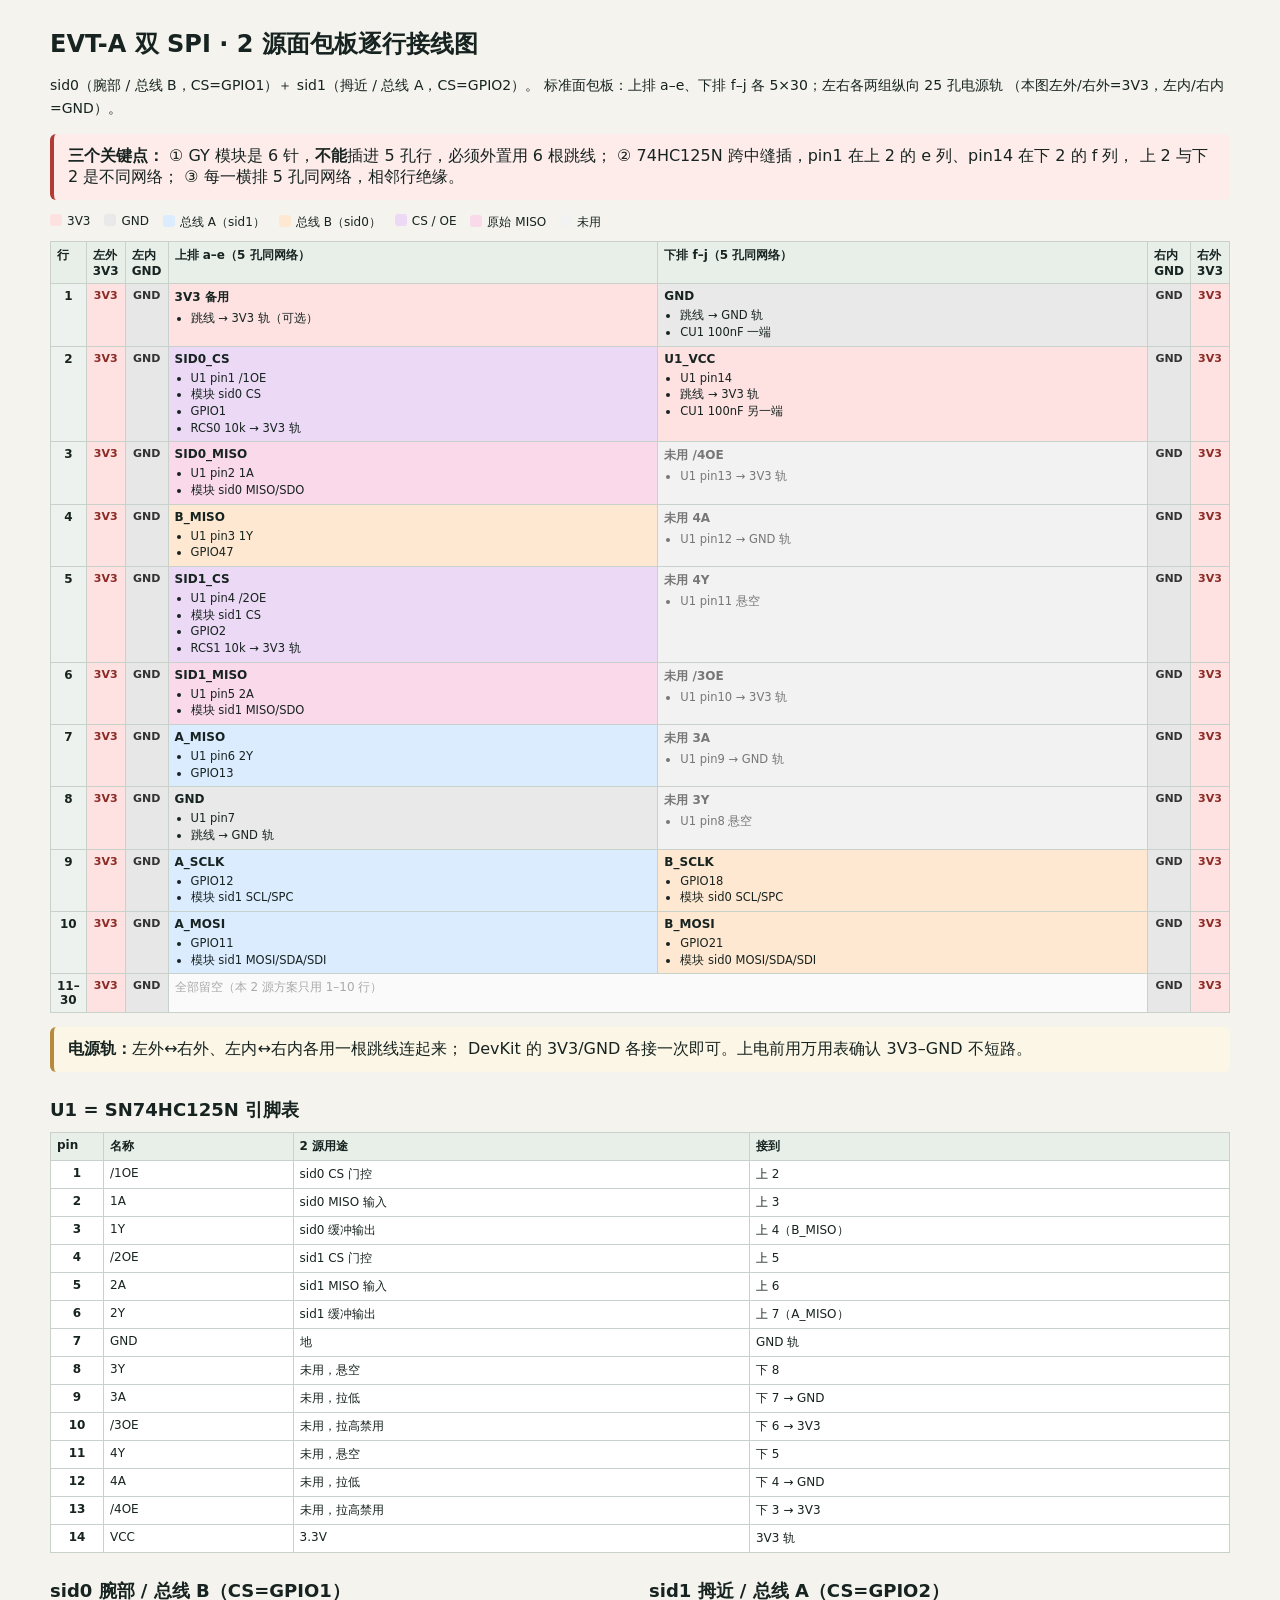
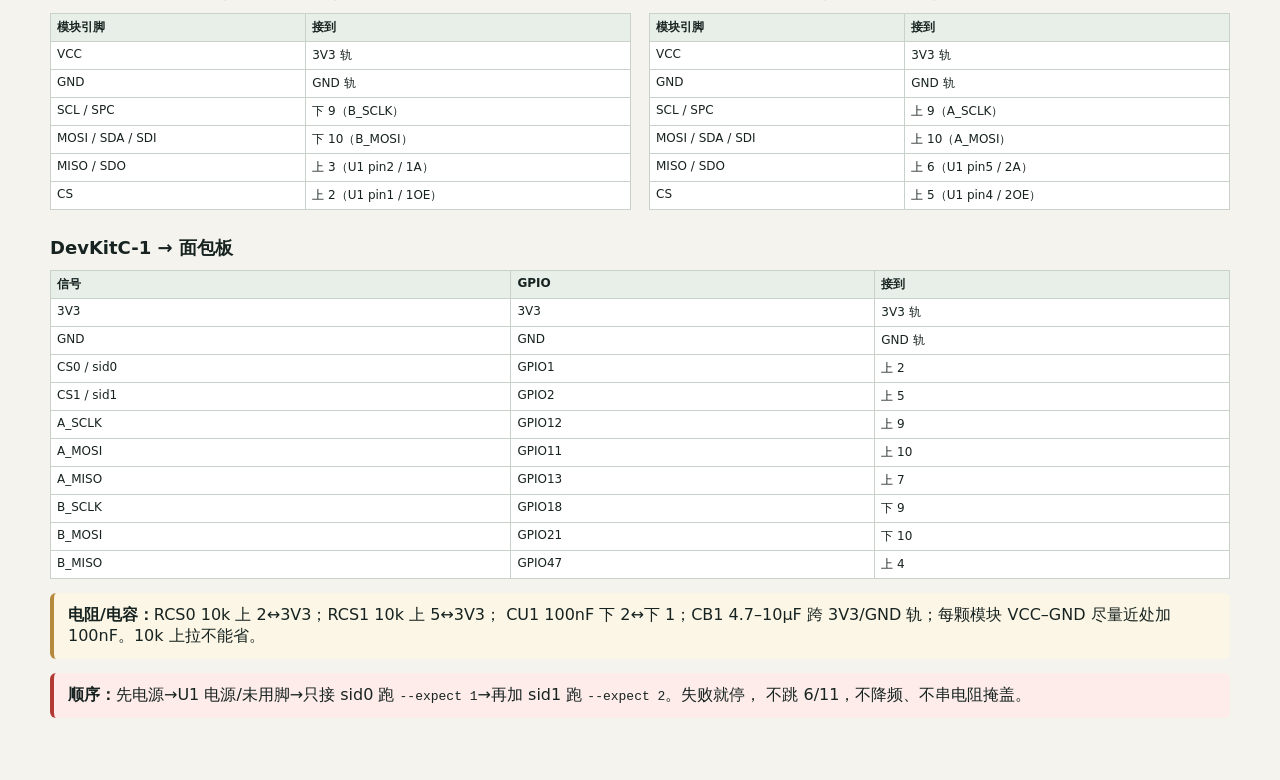
==== docs/breadboard-2-source-evt-a.html @ f09a3ff5 "docs(imu): add 2-source breadboard wiring guide Row-by-row map for a plain 5-hole breadboard: sid0 (" ====
<!doctype html>
<html lang="zh-CN"><head><meta charset="utf-8">
<meta name="viewport" content="width=device-width,initial-scale=1">
<title>EVT-A 2 源面包板逐行接线图</title>
<style>
body{margin:0;background:#f4f3ee;color:#172320;font-family:Inter,'Noto Sans CJK SC','Microsoft YaHei',system-ui,sans-serif}
main{max-width:1180px;margin:0 auto;padding:24px 18px 48px}
h1{font-size:24px;margin:4px 0 10px}
h2{font-size:18px;margin:26px 0 10px}
p,li{line-height:1.65;font-size:14px}
.warn{background:#fdecea;border-left:4px solid #b23a34;padding:12px 14px;border-radius:6px;margin:14px 0}
.note{background:#fbf6e6;border-left:4px solid #b58a3c;padding:12px 14px;border-radius:6px;margin:14px 0}
.legend{display:flex;gap:14px;flex-wrap:wrap;font-size:12px;margin:10px 0}
.legend i{display:inline-block;width:12px;height:12px;border-radius:3px;margin-right:5px;vertical-align:-1px}
table{border-collapse:collapse;width:100%;font-size:12px;background:#fff}
th,td{border:1px solid #c9d2ca;padding:5px 6px;vertical-align:top}
thead th{background:#e8efe9;text-align:left;position:sticky;top:0}
.rowno{background:#eef2ee;width:34px;text-align:center}
.rail{width:52px;text-align:center;font-weight:700;font-size:11px}
.rail-pwr{background:#fde2e1;color:#8c2b26}
.rail-gnd{background:#e7e7e7;color:#333}
.net{width:44%}
.net ul{margin:4px 0 0 16px;padding:0}
.net li{font-size:11.5px;line-height:1.45}
.net-pwr{background:#fde2e1}
.net-gnd{background:#e9e9e9}
.net-busA{background:#dcecff}
.net-busB{background:#ffe8d1}
.net-cs{background:#ecd9f5}
.net-miso{background:#f9d9ea}
.net-nc{background:#f2f2f2;color:#777}
.net-spare{background:#fafafa;color:#aaa}
table.pins{margin-top:8px}
table.pins td:first-child{text-align:center;font-weight:700;width:40px}
.split{display:grid;grid-template-columns:1fr 1fr;gap:18px}
@media(max-width:820px){.split{grid-template-columns:1fr}}
@media print{body{background:#fff}main{padding:0}h1{font-size:18px}thead th{position:static}}
</style></head><body><main>
<h1>EVT-A 双 SPI · 2 源面包板逐行接线图</h1>
<p>sid0（腕部 / 总线 B，CS=GPIO1）＋ sid1（拇近 / 总线 A，CS=GPIO2）。
标准面包板：上排 a–e、下排 f–j 各 5×30；左右各两组纵向 25 孔电源轨
（本图左外/右外=3V3，左内/右内=GND）。</p>
<div class="warn"><b>三个关键点：</b>
① GY 模块是 6 针，<b>不能</b>插进 5 孔行，必须外置用 6 根跳线；
② 74HC125N 跨中缝插，pin1 在上 2 的 e 列、pin14 在下 2 的 f 列，
上 2 与下 2 是不同网络；
③ 每一横排 5 孔同网络，相邻行绝缘。</div>
<div class="legend">
<span><i style="background:#fde2e1"></i>3V3</span>
<span><i style="background:#e9e9e9"></i>GND</span>
<span><i style="background:#dcecff"></i>总线 A（sid1）</span>
<span><i style="background:#ffe8d1"></i>总线 B（sid0）</span>
<span><i style="background:#ecd9f5"></i>CS / OE</span>
<span><i style="background:#f9d9ea"></i>原始 MISO</span>
<span><i style="background:#f2f2f2"></i>未用</span>
</div>
<table>
<thead><tr><th>行</th><th>左外<br>3V3</th><th>左内<br>GND</th>
<th>上排 a–e（5 孔同网络）</th><th>下排 f–j（5 孔同网络）</th>
<th>右内<br>GND</th><th>右外<br>3V3</th></tr></thead>
<tbody><tr><th class='rowno'>1</th><td class='rail rail-pwr'>3V3</td><td class='rail rail-gnd'>GND</td><td class="net net-pwr"><b>3V3 备用</b><ul><li>跳线 → 3V3 轨（可选）</li></ul></td><td class="net net-gnd"><b>GND</b><ul><li>跳线 → GND 轨</li><li>CU1 100nF 一端</li></ul></td><td class='rail rail-gnd'>GND</td><td class='rail rail-pwr'>3V3</td></tr><tr><th class='rowno'>2</th><td class='rail rail-pwr'>3V3</td><td class='rail rail-gnd'>GND</td><td class="net net-cs"><b>SID0_CS</b><ul><li>U1 pin1 /1OE</li><li>模块 sid0 CS</li><li>GPIO1</li><li>RCS0 10k → 3V3 轨</li></ul></td><td class="net net-pwr"><b>U1_VCC</b><ul><li>U1 pin14</li><li>跳线 → 3V3 轨</li><li>CU1 100nF 另一端</li></ul></td><td class='rail rail-gnd'>GND</td><td class='rail rail-pwr'>3V3</td></tr><tr><th class='rowno'>3</th><td class='rail rail-pwr'>3V3</td><td class='rail rail-gnd'>GND</td><td class="net net-miso"><b>SID0_MISO</b><ul><li>U1 pin2 1A</li><li>模块 sid0 MISO/SDO</li></ul></td><td class="net net-nc"><b>未用 /4OE</b><ul><li>U1 pin13 → 3V3 轨</li></ul></td><td class='rail rail-gnd'>GND</td><td class='rail rail-pwr'>3V3</td></tr><tr><th class='rowno'>4</th><td class='rail rail-pwr'>3V3</td><td class='rail rail-gnd'>GND</td><td class="net net-busB"><b>B_MISO</b><ul><li>U1 pin3 1Y</li><li>GPIO47</li></ul></td><td class="net net-nc"><b>未用 4A</b><ul><li>U1 pin12 → GND 轨</li></ul></td><td class='rail rail-gnd'>GND</td><td class='rail rail-pwr'>3V3</td></tr><tr><th class='rowno'>5</th><td class='rail rail-pwr'>3V3</td><td class='rail rail-gnd'>GND</td><td class="net net-cs"><b>SID1_CS</b><ul><li>U1 pin4 /2OE</li><li>模块 sid1 CS</li><li>GPIO2</li><li>RCS1 10k → 3V3 轨</li></ul></td><td class="net net-nc"><b>未用 4Y</b><ul><li>U1 pin11 悬空</li></ul></td><td class='rail rail-gnd'>GND</td><td class='rail rail-pwr'>3V3</td></tr><tr><th class='rowno'>6</th><td class='rail rail-pwr'>3V3</td><td class='rail rail-gnd'>GND</td><td class="net net-miso"><b>SID1_MISO</b><ul><li>U1 pin5 2A</li><li>模块 sid1 MISO/SDO</li></ul></td><td class="net net-nc"><b>未用 /3OE</b><ul><li>U1 pin10 → 3V3 轨</li></ul></td><td class='rail rail-gnd'>GND</td><td class='rail rail-pwr'>3V3</td></tr><tr><th class='rowno'>7</th><td class='rail rail-pwr'>3V3</td><td class='rail rail-gnd'>GND</td><td class="net net-busA"><b>A_MISO</b><ul><li>U1 pin6 2Y</li><li>GPIO13</li></ul></td><td class="net net-nc"><b>未用 3A</b><ul><li>U1 pin9 → GND 轨</li></ul></td><td class='rail rail-gnd'>GND</td><td class='rail rail-pwr'>3V3</td></tr><tr><th class='rowno'>8</th><td class='rail rail-pwr'>3V3</td><td class='rail rail-gnd'>GND</td><td class="net net-gnd"><b>GND</b><ul><li>U1 pin7</li><li>跳线 → GND 轨</li></ul></td><td class="net net-nc"><b>未用 3Y</b><ul><li>U1 pin8 悬空</li></ul></td><td class='rail rail-gnd'>GND</td><td class='rail rail-pwr'>3V3</td></tr><tr><th class='rowno'>9</th><td class='rail rail-pwr'>3V3</td><td class='rail rail-gnd'>GND</td><td class="net net-busA"><b>A_SCLK</b><ul><li>GPIO12</li><li>模块 sid1 SCL/SPC</li></ul></td><td class="net net-busB"><b>B_SCLK</b><ul><li>GPIO18</li><li>模块 sid0 SCL/SPC</li></ul></td><td class='rail rail-gnd'>GND</td><td class='rail rail-pwr'>3V3</td></tr><tr><th class='rowno'>10</th><td class='rail rail-pwr'>3V3</td><td class='rail rail-gnd'>GND</td><td class="net net-busA"><b>A_MOSI</b><ul><li>GPIO11</li><li>模块 sid1 MOSI/SDA/SDI</li></ul></td><td class="net net-busB"><b>B_MOSI</b><ul><li>GPIO21</li><li>模块 sid0 MOSI/SDA/SDI</li></ul></td><td class='rail rail-gnd'>GND</td><td class='rail rail-pwr'>3V3</td></tr><tr><th class='rowno'>11–30</th><td class='rail rail-pwr'>3V3</td><td class='rail rail-gnd'>GND</td><td class='net net-spare' colspan='2'>全部留空（本 2 源方案只用 1–10 行）</td><td class='rail rail-gnd'>GND</td><td class='rail rail-pwr'>3V3</td></tr></tbody></table>
<div class="note"><b>电源轨：</b>左外↔右外、左内↔右内各用一根跳线连起来；
DevKit 的 3V3/GND 各接一次即可。上电前用万用表确认 3V3–GND 不短路。</div>
<h2>U1 = SN74HC125N 引脚表</h2>
<table class='pins'><thead><tr><th>pin</th><th>名称</th><th>2 源用途</th><th>接到</th></tr></thead><tbody><tr><td>1</td><td>/1OE</td><td>sid0 CS 门控</td><td>上 2</td></tr><tr><td>2</td><td>1A</td><td>sid0 MISO 输入</td><td>上 3</td></tr><tr><td>3</td><td>1Y</td><td>sid0 缓冲输出</td><td>上 4（B_MISO）</td></tr><tr><td>4</td><td>/2OE</td><td>sid1 CS 门控</td><td>上 5</td></tr><tr><td>5</td><td>2A</td><td>sid1 MISO 输入</td><td>上 6</td></tr><tr><td>6</td><td>2Y</td><td>sid1 缓冲输出</td><td>上 7（A_MISO）</td></tr><tr><td>7</td><td>GND</td><td>地</td><td>GND 轨</td></tr><tr><td>8</td><td>3Y</td><td>未用，悬空</td><td>下 8</td></tr><tr><td>9</td><td>3A</td><td>未用，拉低</td><td>下 7 → GND</td></tr><tr><td>10</td><td>/3OE</td><td>未用，拉高禁用</td><td>下 6 → 3V3</td></tr><tr><td>11</td><td>4Y</td><td>未用，悬空</td><td>下 5</td></tr><tr><td>12</td><td>4A</td><td>未用，拉低</td><td>下 4 → GND</td></tr><tr><td>13</td><td>/4OE</td><td>未用，拉高禁用</td><td>下 3 → 3V3</td></tr><tr><td>14</td><td>VCC</td><td>3.3V</td><td>3V3 轨</td></tr></tbody></table>
<div class="split">
<div><h2>sid0 腕部 / 总线 B（CS=GPIO1）</h2>
<table><thead><tr><th>模块引脚</th><th>接到</th></tr></thead><tbody>
<tr><td>VCC</td><td>3V3 轨</td></tr>
<tr><td>GND</td><td>GND 轨</td></tr>
<tr><td>SCL / SPC</td><td>下 9（B_SCLK）</td></tr>
<tr><td>MOSI / SDA / SDI</td><td>下 10（B_MOSI）</td></tr>
<tr><td>MISO / SDO</td><td>上 3（U1 pin2 / 1A）</td></tr>
<tr><td>CS</td><td>上 2（U1 pin1 / 1OE）</td></tr>
</tbody></table></div>
<div><h2>sid1 拇近 / 总线 A（CS=GPIO2）</h2>
<table><thead><tr><th>模块引脚</th><th>接到</th></tr></thead><tbody>
<tr><td>VCC</td><td>3V3 轨</td></tr>
<tr><td>GND</td><td>GND 轨</td></tr>
<tr><td>SCL / SPC</td><td>上 9（A_SCLK）</td></tr>
<tr><td>MOSI / SDA / SDI</td><td>上 10（A_MOSI）</td></tr>
<tr><td>MISO / SDO</td><td>上 6（U1 pin5 / 2A）</td></tr>
<tr><td>CS</td><td>上 5（U1 pin4 / 2OE）</td></tr>
</tbody></table></div>
</div>
<h2>DevKitC-1 → 面包板</h2>
<table><thead><tr><th>信号</th><th>GPIO</th><th>接到</th></tr></thead><tbody>
<tr><td>3V3</td><td>3V3</td><td>3V3 轨</td></tr>
<tr><td>GND</td><td>GND</td><td>GND 轨</td></tr>
<tr><td>CS0 / sid0</td><td>GPIO1</td><td>上 2</td></tr>
<tr><td>CS1 / sid1</td><td>GPIO2</td><td>上 5</td></tr>
<tr><td>A_SCLK</td><td>GPIO12</td><td>上 9</td></tr>
<tr><td>A_MOSI</td><td>GPIO11</td><td>上 10</td></tr>
<tr><td>A_MISO</td><td>GPIO13</td><td>上 7</td></tr>
<tr><td>B_SCLK</td><td>GPIO18</td><td>下 9</td></tr>
<tr><td>B_MOSI</td><td>GPIO21</td><td>下 10</td></tr>
<tr><td>B_MISO</td><td>GPIO47</td><td>上 4</td></tr>
</tbody></table>
<div class="note"><b>电阻/电容：</b>RCS0 10k 上 2↔3V3；RCS1 10k 上 5↔3V3；
CU1 100nF 下 2↔下 1；CB1 4.7–10µF 跨 3V3/GND 轨；每颗模块 VCC–GND
尽量近处加 100nF。10k 上拉不能省。</div>
<div class="warn"><b>顺序：</b>先电源→U1 电源/未用脚→只接 sid0 跑
<code>--expect 1</code>→再加 sid1 跑 <code>--expect 2</code>。失败就停，
不跳 6/11，不降频、不串电阻掩盖。</div>
</main></body></html>
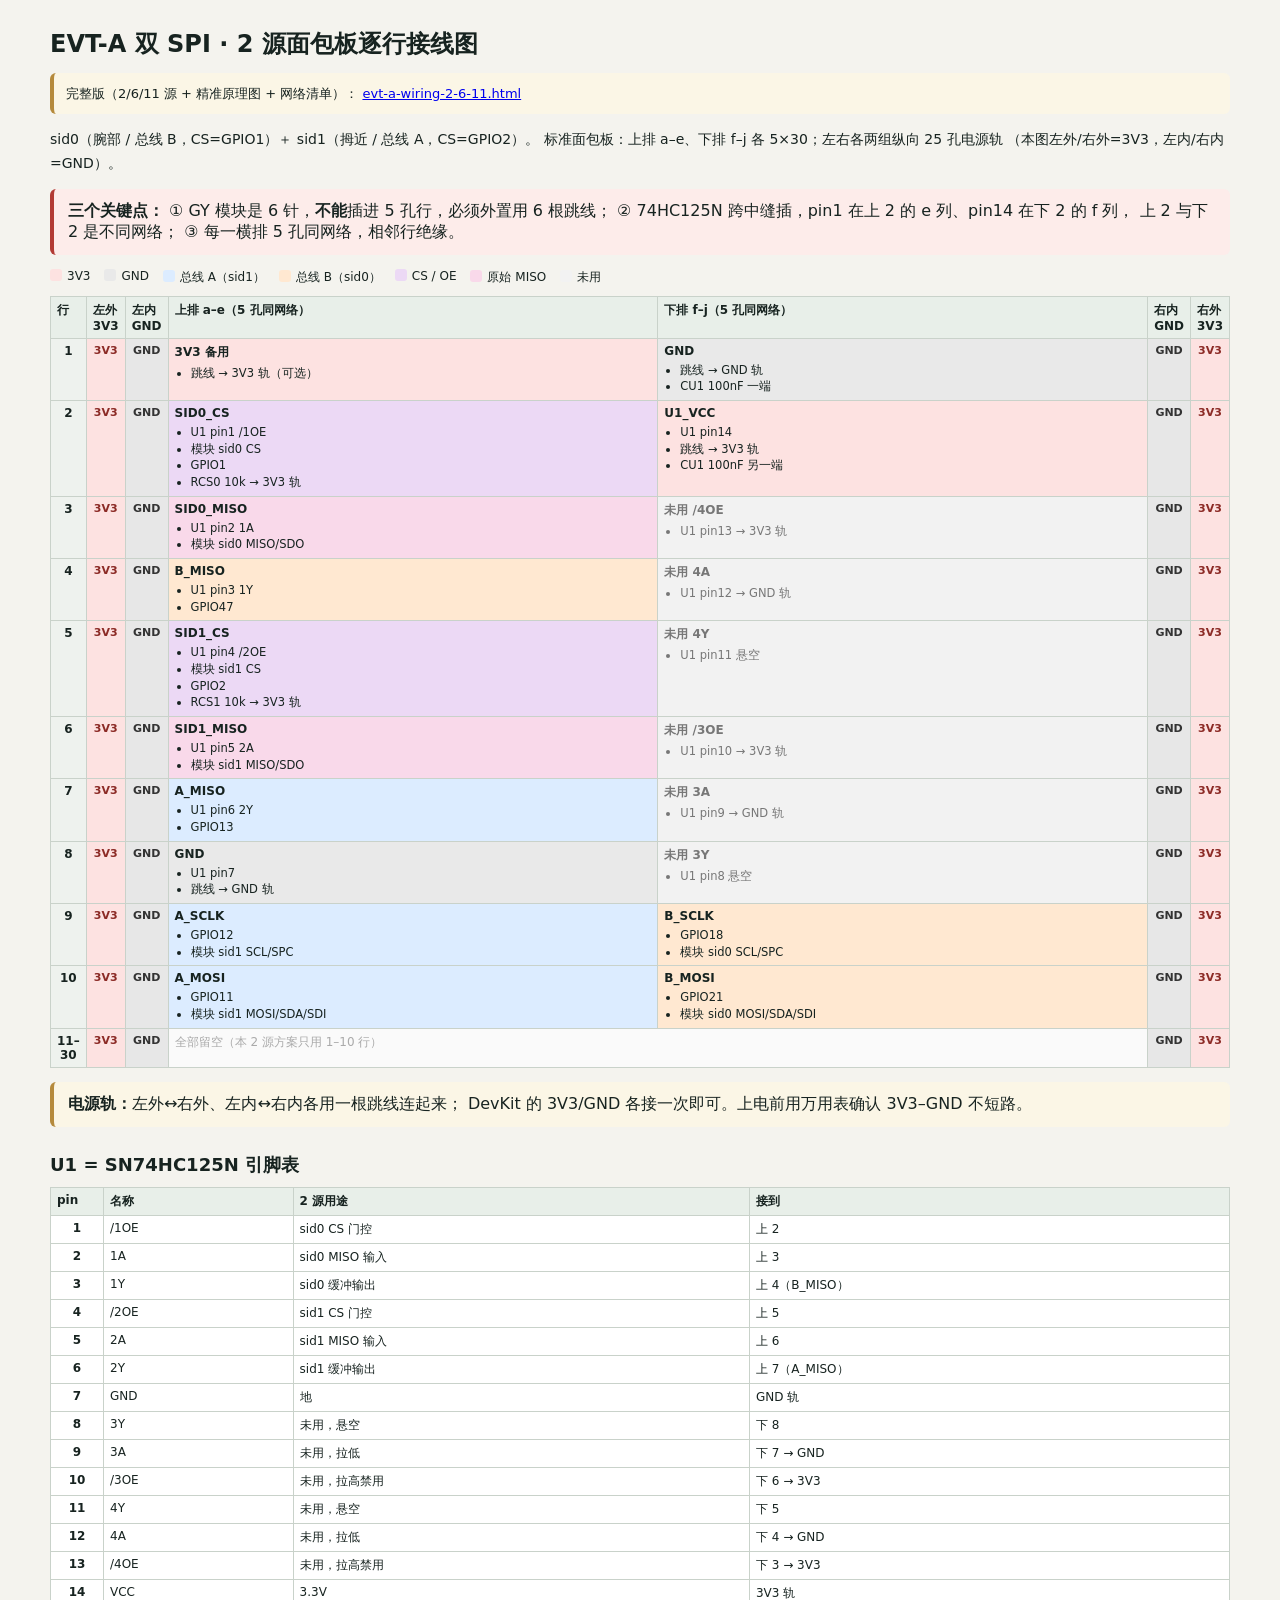
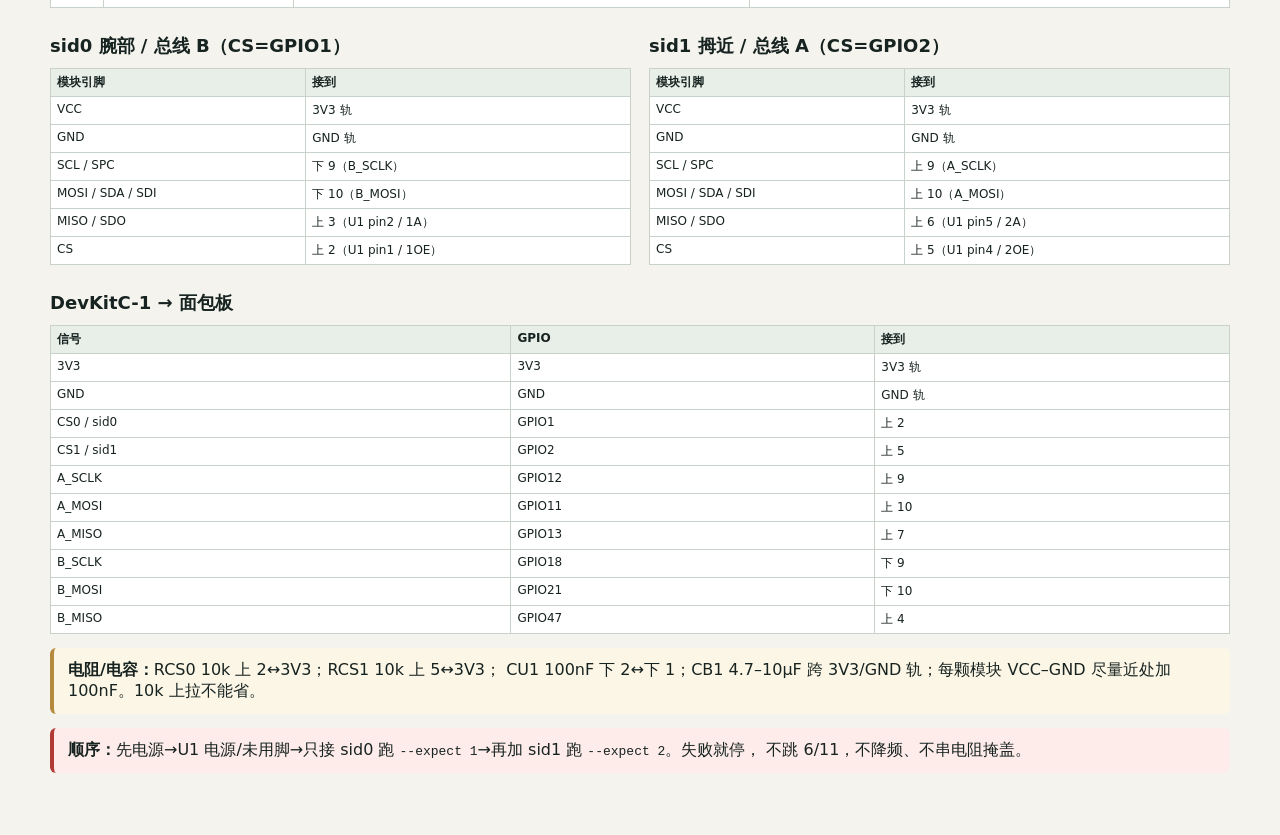
==== commit 6f926b88: "docs(imu): generate precise 2/6/11-source schematics and breadboard maps The gate channel assignment" ====
--- a/docs/breadboard-2-source-evt-a.html
+++ b/docs/breadboard-2-source-evt-a.html
@@ -37,6 +37,8 @@
 @media print{body{background:#fff}main{padding:0}h1{font-size:18px}thead th{position:static}}
 </style></head><body><main>
 <h1>EVT-A 双 SPI · 2 源面包板逐行接线图</h1>
+<p style="font-size:13px;background:#fbf6e6;border-left:4px solid #b58a3c;padding:10px 12px;border-radius:6px">完整版（2/6/11 源 + 精准原理图 + 网络清单）：
+<a href="evt-a-wiring-2-6-11.html">evt-a-wiring-2-6-11.html</a></p>
 <p>sid0（腕部 / 总线 B，CS=GPIO1）＋ sid1（拇近 / 总线 A，CS=GPIO2）。
 标准面包板：上排 a–e、下排 f–j 各 5×30；左右各两组纵向 25 孔电源轨
 （本图左外/右外=3V3，左内/右内=GND）。</p>
